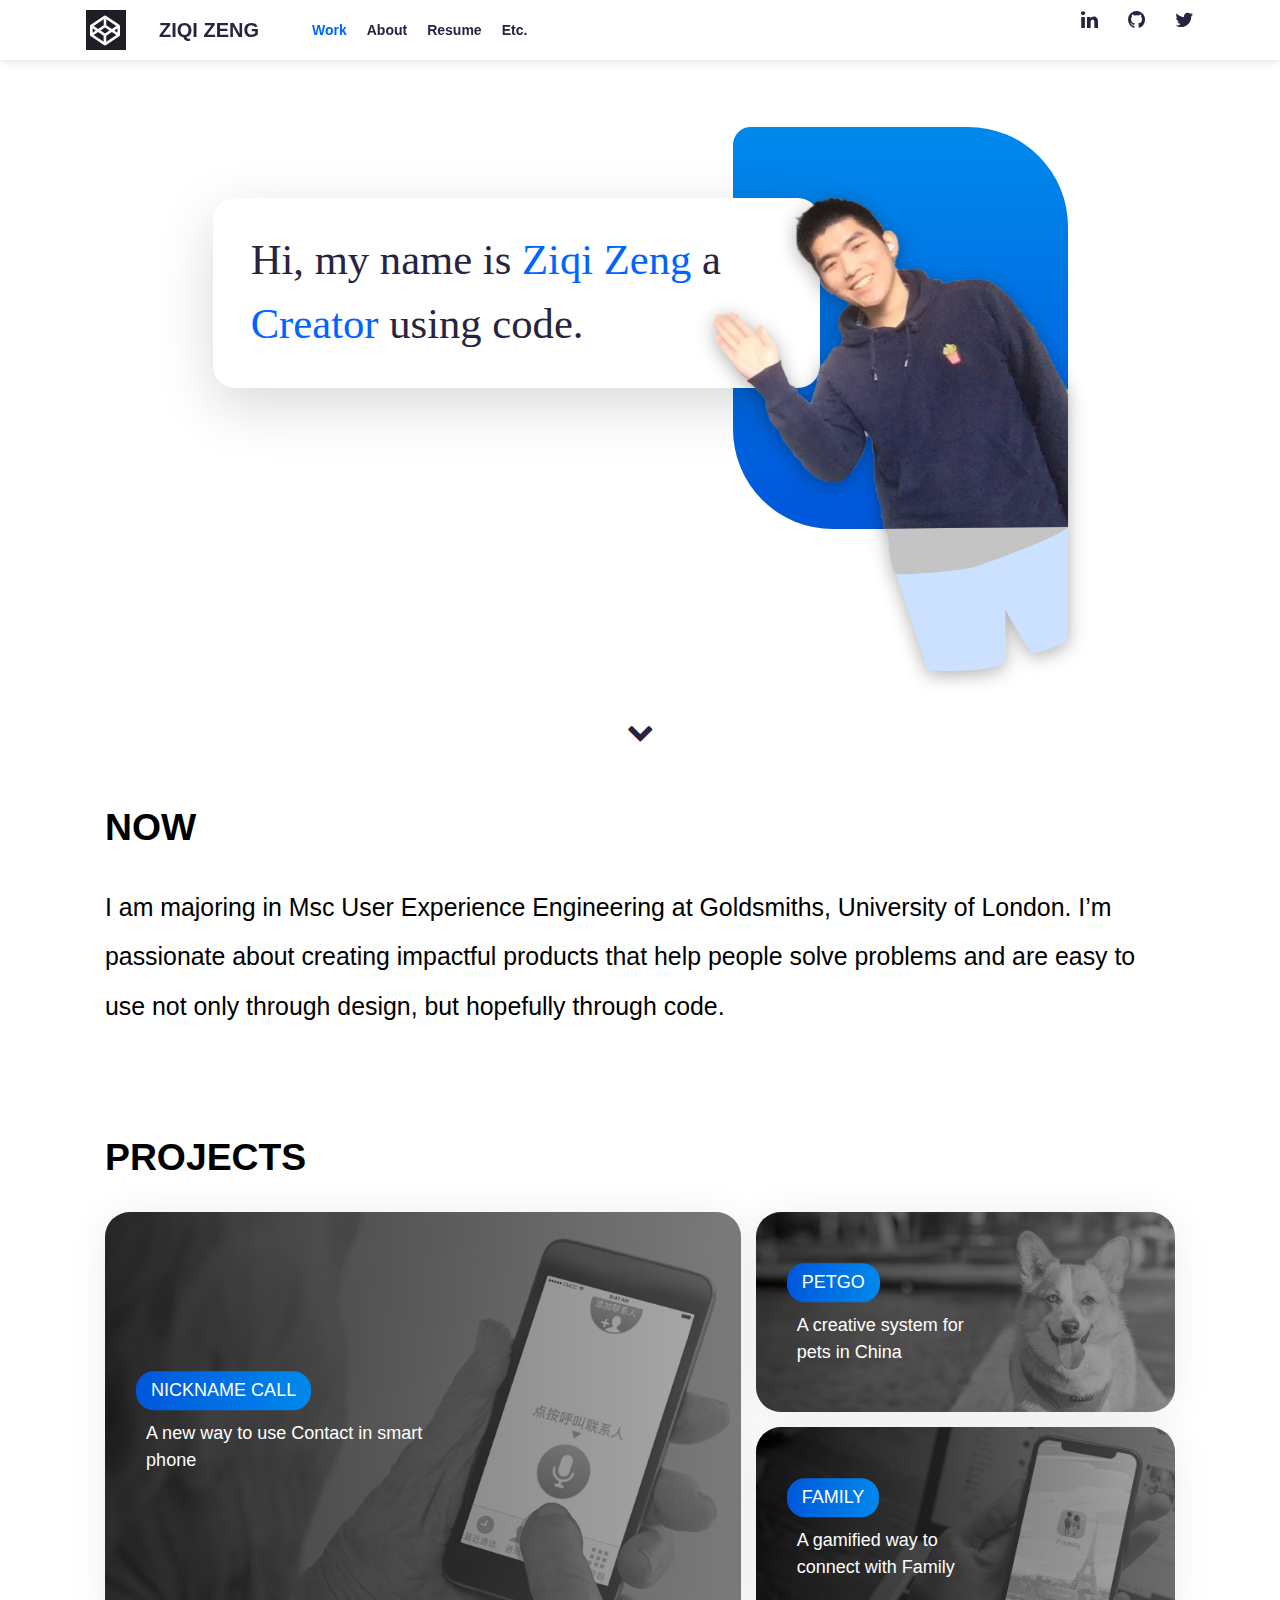
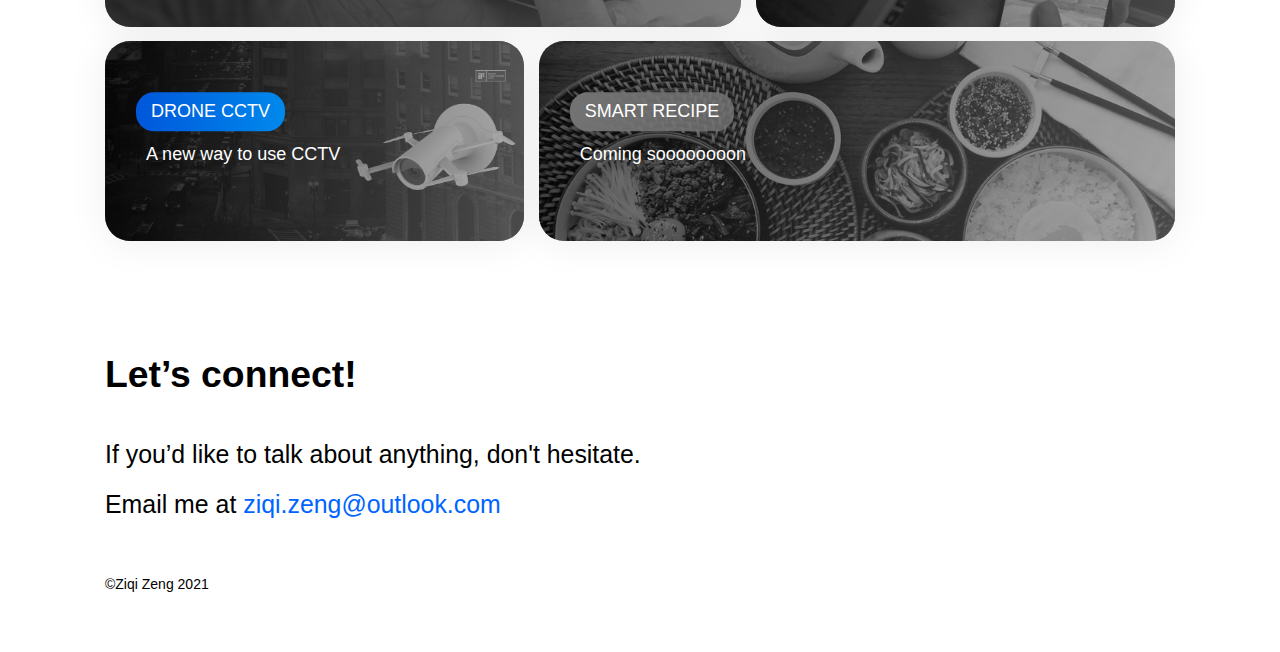
==== index.html @ f6661f36 "finish the index page" ====
<!DOCTYPE html>
<html lang="en">

<head>
    <meta charset="UTF-8">
    <meta http-equiv="X-UA-Compatible" content="IE=edge">
    <!-- adding user-scalable=0, minimum-scale=1.0, maximum-scale=1.0 to make display or manipulate correctly -->
    <meta name="viewport"
        content="width=device-width, initial-scale=1.0, user-scalable=0, minimum-scale=1.0, maximum-scale=1.0">
    <!-- tag icon -->
    <link rel="shortcut icon" href="logo.png" type="image/x-icon">

    <!-- import normalize.css -->
    <link rel="stylesheet" href="css/normalize.css">



    <!-- change tab name -->
    <title>Ziqi Zeng</title>
    <!-- improve SEO -->
    <!-- don't need to add a tag <meta keywords> because google don't consider it as a ranking factor -->
    <meta name="description" content="Ziqi Zeng's portfolio focusing on Front-end development & UX design">

    <!-- required libraries -->
    <!-- for icons -->
    <link rel="stylesheet" href="https://cdnjs.cloudflare.com/ajax/libs/font-awesome/4.7.0/css/font-awesome.min.css" />
    <!-- for animation of elements -->
    <!-- <script src="https://unpkg.com/scrollreveal"></script> -->
    <!-- decide if your elements animate repeatly -->
    <!-- <script>
        ScrollReveal({ reset: false });
    </script> -->
    <!-- import flexible.js to set font-size of body automatically based on the width of window of browsers -->
    <script src="js/flexible.js"></script>

    <!-- using BootStrap 4.x.x for better for better stability and more references -->
    <!-- maybe using original css and js is a good choice to learn -->
    <!-- <link rel="stylesheet" href="https://cdn.jsdelivr.net/npm/bootstrap@4.6.0/dist/css/bootstrap.min.css"
        integrity="sha384-B0vP5xmATw1+K9KRQjQERJvTumQW0nPEzvF6L/Z6nronJ3oUOFUFpCjEUQouq2+l" crossorigin="anonymous"> -->
    <!-- import index.css, this css must be under the bootstrap.css because it need to override the properties of bootstrap.css -->
    <link rel="stylesheet" href="./css/index.css">
</head>

<body>
    <!-- nav start -->
    <nav class="navbar">
        <a class="nav-logo" href="#"><img width="40" height="40" src="images/Snipaste_2021-03-19_22-11-34.png"
                alt=""><span>Ziqi Zeng</span>
        </a>
        <button href="#" class="burger">
            <div class="line1"></div>
            <div class="line2"></div>
        </button>
        <div class="nav-con">
            <ul class="nav-con-left">
                <li class="nav-item">
                    <a class="nav-link nav-current " href="#">Work</span></a>
                </li>
                <li class="nav-item">
                    <a class="nav-link" href="#">About</a>
                </li>
                <li class="nav-item">
                    <a class="nav-link" href="#">Resume</a>
                </li>
                <li class="nav-item">
                    <a class="nav-link" href="#">Etc.</a>
                </li>
            </ul>
            <ul class="nav-con-right">
                <li class="nav-item">
                    <a class="nav-link" href="#"><i class="fa fa-linkedin"></i></a>
                </li>
                <li class="nav-item">
                    <a class="nav-link" href="#"><i class="fa fa-github"></i></a>
                </li>
                <li class="nav-item">
                    <a class="nav-link" href="#"><i class="fa fa-twitter"></i></a>
                </li>
            </ul>
        </div>

    </nav>
    <!-- nav end -->

    <div class="container">
        <!-- Hero start -->
        <div class="hero">
            <div class="bg"></div>
            <div class="hero-text">
                <h1>Hi, my name is <span>Ziqi Zeng</span>
                    a <span>Creator</span> using code.</h1>
            </div>
            <img class="hero-image" src="images/selfie.png" alt="">
            <div class="scroll-down"><a href="#"><i class="fa fa-chevron-down"></i></a></div>
        </div>
        <!-- Hero end -->


        <!-- Brief start -->
        <div class="brief">
            <h4>NOW</h4>
            <p>I am majoring in Msc User Experience Engineering at Goldsmiths, University of London. I’m
                passionate about creating impactful products that help people solve problems and are easy to use not
                only through design, but hopefully through code.</p>
        </div>
        <!-- Brief end -->

        <!-- Project start -->
        <div class="project">
            <h4>PROJECTS</h4>
            <ul class="project-container">
                <li class="project-item">
                    <a href="javascript:;">
                        <h6>NICKNAME CALL</h6>
                        <h6>A new way to use Contact in smart phone</h6>
                        <span class="mask"></span>
                        <img class="gray" src="./images/NicknameCall.jpg" alt="">
                    </a>
                </li>
                <li class="project-item">
                    <a href="javascript:;">
                        <h6>PETGO</h6>
                        <h6>A creative system for pets in China</h6>
                        <span class="mask"></span>
                        <img class="gray" src="./images/PetGo.jpg" alt="">
                    </a>
                </li>
                <li class="project-item">
                    <a href="javascript:;">
                        <h6>FAMILY</h6>
                        <h6>A gamified way to connect with Family</h6>
                        <span class="mask"></span>
                        <img class="gray" src="./images/Family.jpg" alt="">
                    </a>
                </li>
                <li class="project-item">
                    <a href="javascript:;">
                        <h6>DRONE CCTV</h6>
                        <h6>A new way to use CCTV</h6>
                        <span class="mask"></span>
                        <img class="gray" src="./images/DroneCCTV2.jpg" alt="">
                        <img class="gray drone-base" src="./images/DroneCCTV3.jpg" alt="">
                        <img class="gray drone" src="./images/DroneCCTV4.png" alt="">
                    </a>
                </li>
                <li class="project-item">
                    <a href="javascript:;">
                        <h6>SMART RECIPE</h6>
                        <h6>Coming soooooooon</h6>
                        <span class="mask"></span>
                        <img class="gray" src="./images/Smart Recipe.jpg" alt="">
                    </a>
                </li>
            </ul>
        </div>
        <!-- Project End -->
        <div class="connect">
            <h4>Let’s connect!</h4>
            <p>If you’d like to talk about anything, don't hesitate.<br />
                Email me at <a href="javascript:;">ziqi.zeng@outlook.com</a>
            </p>
            <a href="#" class="btt"><i class="fa fa-chevron-up">
                    <p>Back to top</p>
                </i></a>
            <small>&copy;Ziqi Zeng 2021</small>
        </div>
    </div>

    <script src="js/index.js"></script>
</body>

</html>
---- css/index.css ----
/* initialization */
a,
abbr,
acronym,
address,
applet,
b,
big,
blockquote,
body,
button,
caption,
center,
cite,
code,
dd,
del,
dfn,
div,
dl,
dt,
em,
fieldset,
font,
footer,
form,
h1,
h2,
h3,
h4,
h5,
h6,
header,
html,
i,
iframe,
img,
ins,
kbd,
label,
legend,
li,
nav,
object,
ol,
p,
pre,
q,
s,
samp,
section,
small,
span,
strike,
strong,
sub,
sup,
table,
tbody,
td,
tfoot,
th,
thead,
title,
tr,
tt,
u,
ul,
var {
  margin: 0;
  padding: 0;
  border: 0;
  outline: 0;
  vertical-align: baseline;
  background: transparent;
}

* {
  box-sizing: border-box;
}
a {
  text-decoration: none;
  color: #272341;
}
a:hover {
  color: #0065ff;
}

li {
  list-style: none;
}
/* In this time, I used prototype with width 1440px as my reference, so I change the the root font size of plugin cssrem to 144 */
body {
  min-width: 320px;
  width: 10rem;
  line-height: 1.5;
  font-family: Arial, Helvetica, sans-serif;
  /* height: 2000px; */
}

/* nav start */
.navbar {
  position: fixed;
  width: 100%;
  display: flex;
  align-items: center;
  height: 60px;
  box-shadow: 0px 0px 10px rgba(0, 0, 0, 0.15);
  padding: 8px 86px;
  z-index: 1000;
  background-color: #fff;
}

.nav-logo {
  display: flex;
  align-items: center;
  height: 40px;
  /* background-color: #c4c4c4; */
  font-size: 20px;
  font-weight: 700;
  margin-right: 43px;
  text-transform: uppercase;
  /* letter-spacing: 3px; */
}
.nav-logo img {
  vertical-align: middle;
  margin-right: 33px;
}

.nav-con {
  display: flex;
  flex: 1;
  justify-content: space-between;
}

.nav-con-left {
  flex: 1;
}
.nav-con-left a {
  display: block;
}
.nav-con-right {
  margin-right: -10px;
}
.nav-con-right .nav-link {
  margin-left: 10px;
}
.nav-con-left,
.nav-con-right {
  display: flex;
  /* align-items: center; */
}

.nav-link i {
  font-size: 20px;
}

.nav-current {
  color: #0065ff;
}

.nav-link {
  font-size: 14px;
  padding: 10px;
  font-weight: 700;
}

.burger {
  display: none;
}
.burger div {
  width: 25px;
  height: 3px;
  margin: 6px;
  border-radius: 1.5px;
  background-color: #272341;
  transition: all 0.3s ease-in;
}
/* nav end */

.container {
  /* background-color: pink; */
  margin: 0 auto;
  /* background-color: pink; */
}

/* hero start */
.hero {
  height: 6.25rem;
  position: relative;
}
.bg {
  position: absolute;
  width: 2.611111rem;
  height: 3.138889rem;
  left: calc(50% - 2.611111rem / 2 + 2.034722rem);
  top: 0.993056rem;
  background: linear-gradient(0deg, #0057db 0%, #0089ec 100%);
  border-radius: 0.138889rem 0.777778rem 0.777778rem 0.777778rem;
  opacity: 0;
  transition: all 0.3s ease-in;
}

.bg-display {
  opacity: 1;
}

.hero-text {
  position: absolute;
  width: 4.736111rem;
  height: 1.486111rem;
  padding: 0.236111rem 0.291667rem;
  left: calc(50% - 4.736111rem / 2 - 0.965278rem);
  top: 1.548611rem;
  background: #ffffff;
  box-shadow: 0px 0.138889rem 0.451389rem rgba(0, 0, 0, 0.15);
  border-radius: 0.173611rem;
  opacity: 0;
  transform: translateX(20%);
  transition: all 0.6s ease-out 0.5s;
}
.hero-text-display {
  opacity: 1;
  transform: translateX(0);
}

.hero-text h1 {
  font-family: Montserrat;
  font-weight: normal;
  font-size: 0.333333rem;
  color: #272341;
}

.hero-text span {
  color: #0065ff;
}

.hero-image {
  position: absolute;
  width: 2.791667rem;
  height: 3.694444rem;
  left: calc(50% - 2.611111rem / 2 + 1.854167rem);
  top: 1.548611rem;
  transform: translateX(30%) rotate(10deg);
  transition: all 0.5s ease-out;
  opacity: 0;

  filter: drop-shadow(0 0.034722rem 0.069444rem rgba(0, 0, 0, 0.3));
}
.hero-image-display {
  transform: translateX(0);
  opacity: 1;
}
.brief {
  opacity: 0;
  transform: translateX(-5%);
  transition: all 0.3s ease 1.8s;
}
.brief h4 {
  font-size: 0.291667rem;
  font-weight: 600;
  margin-bottom: 0.208333rem;
}
.brief p {
  padding-bottom: 0.208333rem;
  font-size: 0.194444rem;
  line-height: 2;
  margin-bottom: 0.555556rem;
}
.scroll-down {
  position: absolute;
  bottom: 0.347222rem;
  left: 50%;
  transform: translateX(-50%);
}
.scroll-down a {
  display: block;
  width: 0.361111rem;
  height: 0.361111rem;
  border-radius: 50%;
  line-height: 0.361111rem;
  text-align: center;
  font-size: 0.208333rem;
}

.text-animation {
  opacity: 1;
  transform: translateX(0px);
}

.scroll-down a i {
  /* animation: name duration timing-function delay iteration-count direction fill-mode; */
  animation: arrow-animation 0.5s ease-in infinite alternate;
}

@keyframes arrow-animation {
  from {
    transform: translateY(-80%);
  }

  to {
    transform: translateY(0%);
  }
}

/* hero end */

/* Project Start */
/* because I will use the css grid feature, so there are some compatibility issues for old version browsers.
 */
.project h4 {
  font-size: 0.291667rem;
  font-weight: 600;
  line-height: 1.5;
  margin-bottom: 0.208333rem;
}
.project-container {
  display: grid;
  grid-template-columns: repeat(5, 1fr);
  gap: 0.111111rem;
}
.project-container .project-item {
  position: relative;
  overflow: hidden;
  /* background: pink; */
  height: 200px;
  border-radius: 25px;
  box-shadow: 0 2px 40px 0 rgba(0, 0, 0, 0.07);
  /* transition: all 0.3s ease; */
  transition: box-shadow 0.3s ease-out, transform 0.3s ease-out;
  /* opacity 0.2s ease-out; */
}
.project-container .project-item:hover {
  box-shadow: 0px 4px 10px rgba(0, 0, 0, 0.3);
  transform: translate(0, -4px);
}
.project-container .project-item:first-child {
  grid-column: span 3;
  grid-row: span 4;
  height: auto;
}
.project-container .project-item:nth-child(n + 2) {
  grid-column: span 2;
  grid-row: span 2;
}
.project-container .project-item:nth-child(4) {
  grid-column: span 2;
}
.project-container .project-item:nth-child(5) {
  grid-column: span 3;
}
.project-item a {
  display: block;
  width: 100%;
  height: 100%;
}

/* setting the effect of hovering, it is easier than using JS */

.project-item a .mask,
.project-item a img {
  transition: all 0.5s ease;
}
.project-item a h6 {
  line-height: 150%;
  z-index: 999;
}
.project-item:nth-child(-n + 4) a:hover span.mask {
  opacity: 0;
}
.project-item:nth-child(-n + 4) a:hover img {
  filter: none;
}

.project-item .mask {
  display: block;
  width: 100%;
  height: 100%;
  background: linear-gradient(
    90deg,
    rgba(0, 0, 0, 0.6) 0%,
    rgba(115, 115, 115, 0.6) 100%
  );
}

.project-item img {
  position: absolute;
  top: 0;
  right: 0;
  z-index: -1;
  width: 100%;
  height: auto;
}
.project-item a .drone {
  top: 65px;
  right: -7px;
  width: 172px;
  height: auto;
}
.project-item a .drone,
.project-item a .drone-base {
  display: none;
}
.project-item a:hover .drone-base {
  display: block;
}
.project-item a:hover .drone {
  display: block;
  animation: 3s ease-in-out 0.3s infinite alternate fly;
  z-index: 999;
}
@keyframes fly {
  0% {
    transform: translate(0, 0);
  }
  40% {
    transform: translate(-25px, -66px);
  }
  60% {
    transform: translate(-25px, -60px);
  }
  80% {
    transform: translate(-25px, -66px);
  }
  100% {
    transform: translate(-25px, -60px);
  }
  /* 100% {
    transform: translate(0, 0);
  } */
}

.project-item a h6 {
  margin-left: 0.243056rem;
}

.project-item a h6:nth-child(1) {
  color: #fff;
  position: absolute;
  top: 50%;
  transform: translateY(-125%);
  font-weight: 400;
  padding: 6px 15px;
  border-radius: 18px;
  background: linear-gradient(90deg, #0057db 0%, #0089ec 100%);
}
.project-item a h6:nth-child(2) {
  font-weight: 400;
  position: absolute;
  padding-left: 10px;
  top: 50%;
  width: 50%;
  height: 0.625rem;
  /* font-size: 0.146667rem; */
  color: #fff;
}

.project-item:last-child a h6:first-child {
  background: linear-gradient(90deg, #737373 0%, rgba(115, 115, 115, 0.8) 100%);
}

.gray {
  -webkit-filter: grayscale(100%);
  -moz-filter: grayscale(100%);
  -ms-filter: grayscale(100%);
  -o-filter: grayscale(100%);

  filter: grayscale(100%);

  filter: gray;
}
/* Project End */

/* Connect Start */
.connect {
  margin-top: 0.833333rem;
  margin-bottom: 0.444444rem;
}
.connect h4 {
  font-size: 0.291667rem;
  margin-bottom: 0.208333rem;
}
.connect p {
  font-size: 0.194444rem;
  line-height: 2;
}

.connect a {
  color: #0065ff;
}
.connect > a {
  display: none;
}

.connect small {
  display: block;
  margin-top: 0.347222rem;
  font-size: 14px;
}
/* Connect End */

/* using media to fit every screen dynamically */
/* In this time, I used prototype with width 374px as my reference, so I change the the root font size of plugin cssrem to 37.4 */

@media screen and (max-width: 767px) {
  /* nav start */
  .nav-logo img {
    margin-right: 20px;
    z-index: 100;
  }
  .nav-logo,
  .burger {
    z-index: 100;
  }
  .burger {
    display: block;
    cursor: pointer;
  }

  .burger-toggle .line1 {
    transform-origin: center;
    transform: translateY(4.5px) rotate(-45deg);
  }
  .burger-toggle .line2 {
    transform-origin: center;
    transform: translateY(-4.5px) rotate(45deg);
  }

  .navbar {
    display: flex;
    justify-content: space-between;
    padding: 8px 14px;
  }
  .nav-con {
    position: absolute;
    top: 60px;
    left: 0;
    display: flex;
    flex-direction: column;
    height: 200px;
    width: 100%;
    text-align: center;
    background-color: #fff;
    box-shadow: 0px 20px 20px -20px rgba(0, 0, 0, 0.15);
    transform: translateY(-260px);
    /* display: none; */
    opacity: 0;
    transition: all 0.3s ease-out;
  }
  .nav-con-toggle {
    opacity: 1;
    transform: translateY(0);
  }
  .nav-con-left a {
    display: block;
    height: 40px;
  }
  .nav-con-left {
    flex: 80%;
    display: flex;
    flex-direction: column;
    justify-content: space-around;
  }
  .nav-con-right {
    display: flex;
    justify-content: center;
    align-items: center;
    flex: 20%;
    font-size: 20px;
  }
  .nav-con-right .nav-link {
    margin: 0;
    line-height: 40px;
  }
  .nav-item {
    opacity: 0;
  }

  @keyframes text-animation-in {
    from {
      opacity: 0;
      transform: translateY(-30px);
    }
    to {
      opacity: 1;
      transform: translateY(0);
    }
  }

  @keyframes text-animation-out {
    from {
      opacity: 1;
    }
    to {
      opacity: 0;
    }
  }
  /* nav end */

  .container {
    width: 100%;
  }
  .hero-text {
    position: absolute;
    width: 8.266667rem;
    height: 2.293333rem;
    left: calc(50% - 8.266667rem / 2);
    top: 3.04rem;

    box-shadow: 0px 0.533333rem 1.733333rem rgba(0, 0, 0, 0.15);
    border-radius: 0.666667rem;
  }
  .bg {
    position: absolute;
    width: 8.266667rem;
    height: 8.346667rem;
    left: calc(50% - 8.266667rem / 2);
    top: 3.04rem;
    border-radius: 1.52rem 1.813333rem 0.64rem 2.773333rem;
  }
  .hero {
    height: 14.666667rem;
  }
  .hero-text h1 {
    font-size: 0.534759rem;
  }
  .hero-image {
    position: absolute;
    width: 6.906667rem;
    height: 9.146667rem;
    left: 3.093333rem;
    top: 4.986667rem;
  }
  .scroll-down a {
    display: none;
  }

  .brief {
    width: 8.96rem;
    margin: 0 auto 2rem;
  }
  .brief h4 {
    font-size: 0.64rem;
  }
  .brief p {
    font-size: 0.533333rem;
  }

  /* Project start */
  .project {
    width: 8.96rem;
    margin: 0 auto 2rem;
  }
  .project h4 {
    font-size: 0.64rem;
  }
  .project-container {
    display: flex;
    flex-direction: column;
    gap: 0.2rem;
  }
  .project-container .project-item:nth-child(n) {
    height: 400px;
    /* background-color: purple; */
  }
  .project-item {
    margin-top: 10px;
  }

  .project-item img {
    height: auto;
    width: 100%;
  }
  .project-item:nth-child(n + 4) img {
    height: 100%;
    width: auto;
  }
  .project-item:nth-child(4) .drone {
    top: 132px;
    right: -10px;
    width: 330px;
    height: auto;
  }

  /* Project end */

  /* Connect start */
  .connect {
    width: 8.96rem;
    margin: 0 auto;
  }
  .connect h4 {
    font-size: 0.64rem;
    width: 8.96rem;
    margin: 0 auto;
  }
  .connect p {
    font-size: 0.533333rem;
    margin-bottom: 1.333333rem;
  }
  .connect > a {
    color: #272341;
    display: block;
    text-align: center;
  }
  .connect .fa-chevron-up::before {
    color: #0065ff;
  }
  .connect i p {
    margin: 0;
    font-family: Arial, Helvetica, sans-serif;
    font-size: 0.373333rem;
  }
  .connect .fa-chevron-up::before {
    display: block;
  }
  .connect small {
    text-align: center;
    margin-top: 0.8rem;
    margin-bottom: 0.533333rem;
  }

  /* Connect end */
}

@media screen and (min-width: 768px) {
  .container {
    width: 650px;
  }
  .project-item img {
    position: absolute;
    top: 0;
    right: 0;
    z-index: -1;
    width: auto;
    height: 100%;
  }
  .project-item:last-child img {
    width: 100%;
    height: auto;
  }
  .project-item a h6 {
    font-size: 16px;
  }
}

@media screen and (min-width: 992px) {
  .container {
    width: 850px;
  }
  .project-item img {
    position: absolute;
    top: 0;
    right: 0;
    z-index: -1;
    width: 100%;
    height: auto;
  }
  .project-item:nth-child(4) img {
    width: auto;
    height: 100%;
  }
  .project-item:nth-child(4) .drone {
    top: 64px;
    right: -6px;
    width: 170px;
    height: auto;
  }

  .project-item a h6 {
    font-size: 18px;
  }
}

@media screen and (min-width: 1200px) {
  .container {
    width: 1070px;
  }
  .project-item:nth-child(4) img {
    height: auto;
    width: 100%;
  }
  .project-item:nth-child(4) .drone {
    top: 76px;
    right: -7px;
    width: 196px;
    height: auto;
  }
}

/* adding other media query to adjust my picture (may adjust my pictures as the same size can reduce the amount of CSS code for responsive website) */
@media screen and (max-width: 640px) {
  .project-item img {
    height: 100%;
    width: auto;
  }
  .project-item:nth-child(1) img {
    height: auto;
    width: 100%;
  }
  .project-item:nth-child(3) img {
    height: auto;
    width: 100%;
  }
}
@media screen and (max-width: 600px) {
  .project-item:nth-child(1) img {
    height: auto;
    width: 100%;
  }
  .project-item:nth-child(3) img {
    height: 100%;
    width: auto;
  }
}
@media screen and (max-width: 520px) {
  .project-item:nth-child(1) img {
    height: 100%;
    width: auto;
  }
}
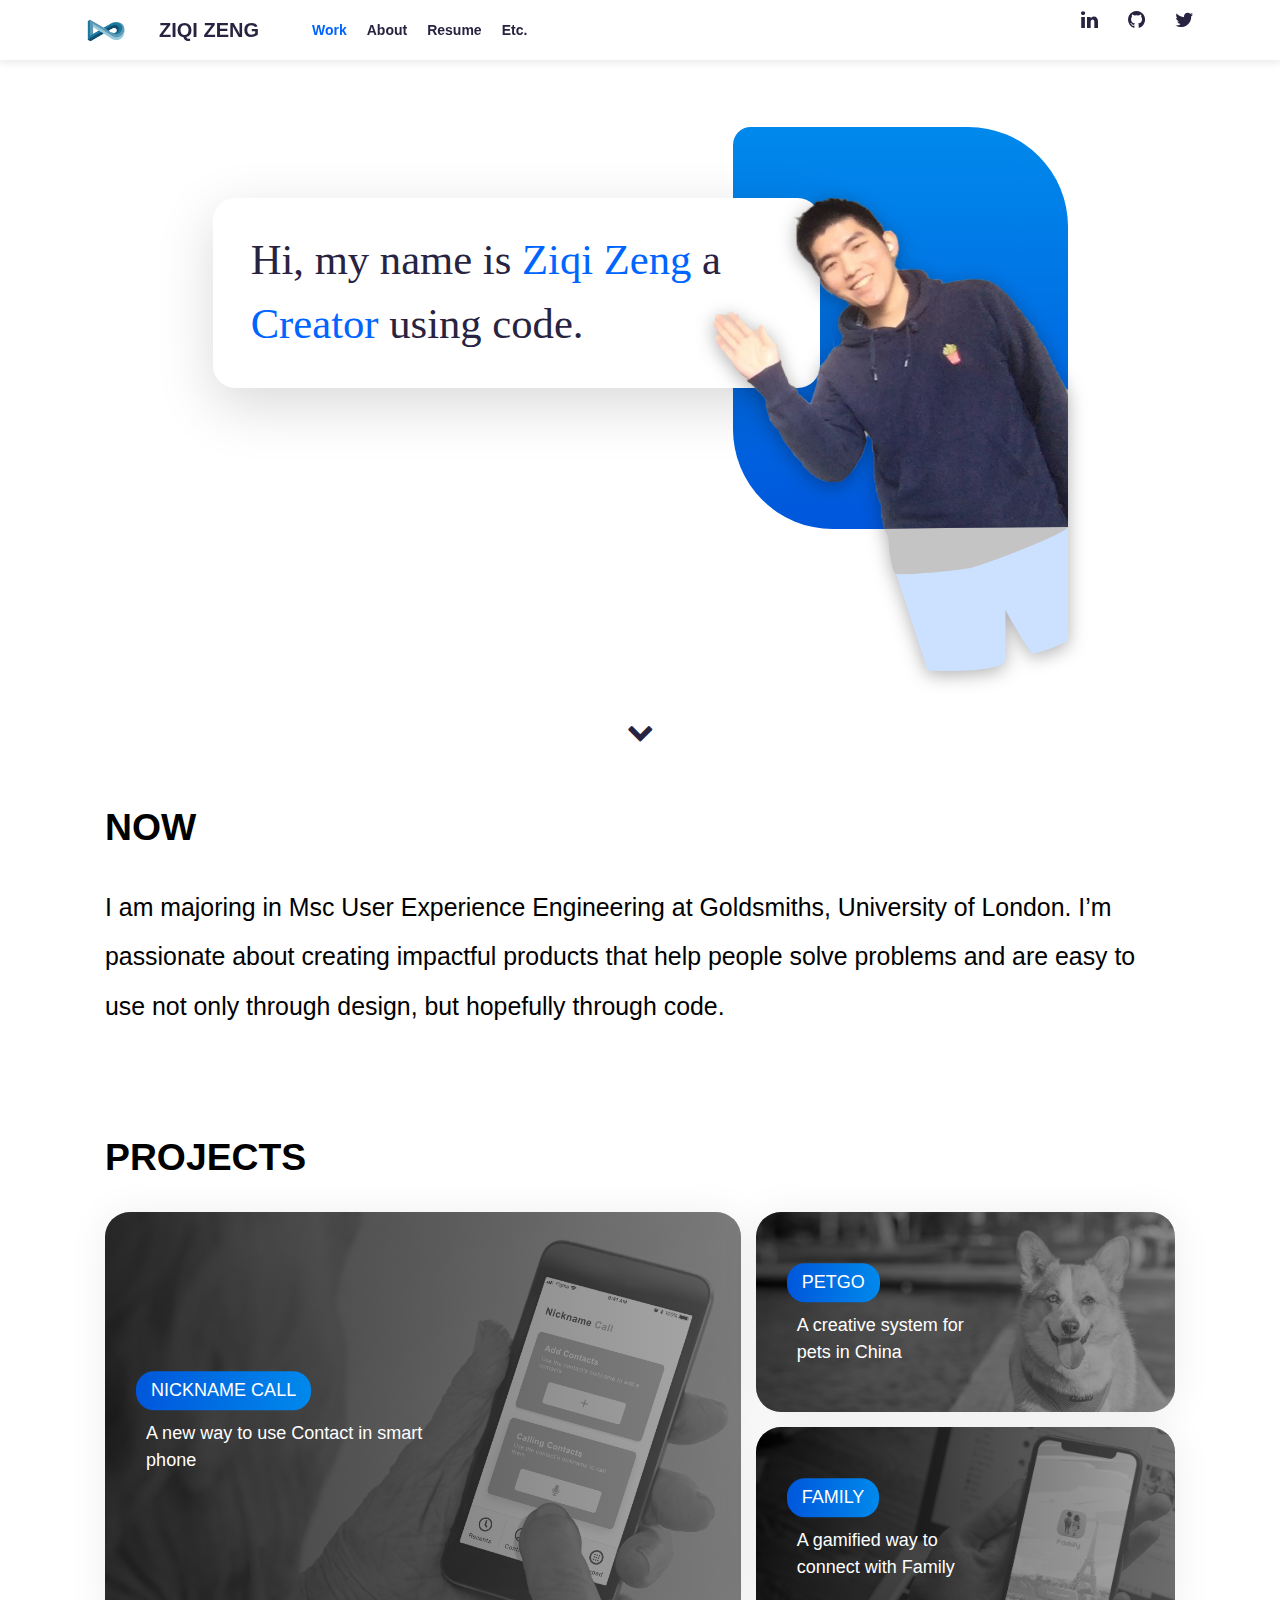
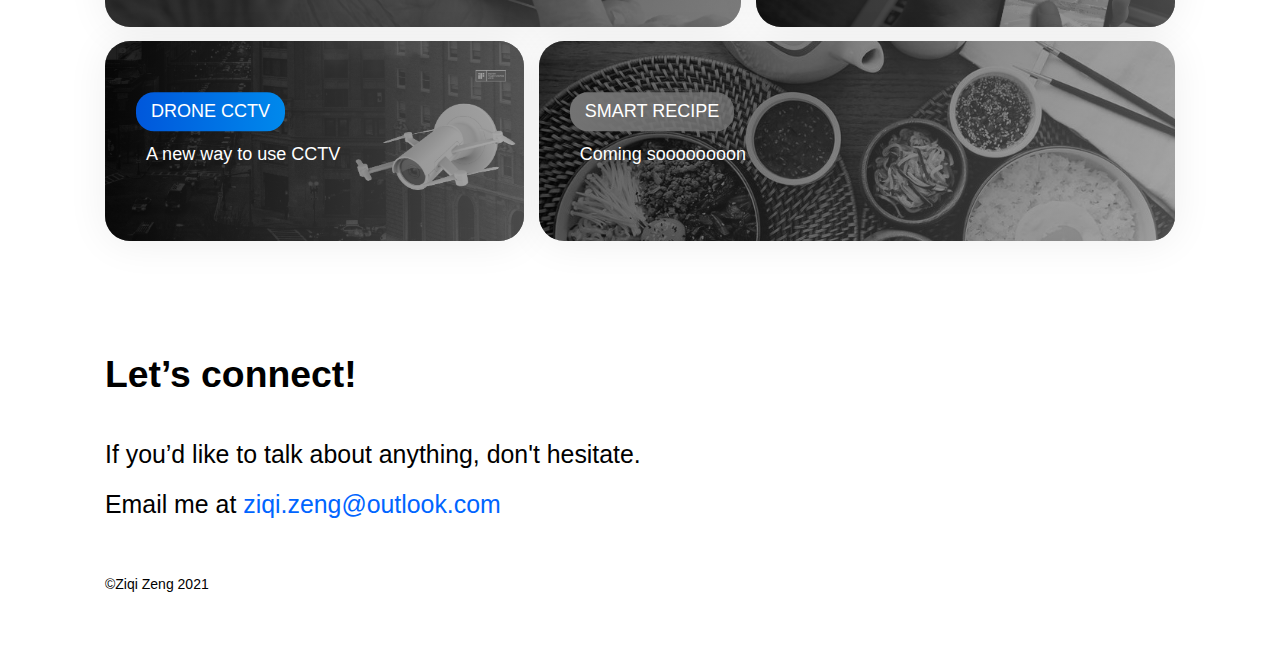
==== commit ccf0d951: "add two detail pages" ====
--- a/index.html
+++ b/index.html
@@ -44,8 +44,7 @@
 <body>
     <!-- nav start -->
     <nav class="navbar">
-        <a class="nav-logo" href="#"><img width="40" height="40" src="images/Snipaste_2021-03-19_22-11-34.png"
-                alt=""><span>Ziqi Zeng</span>
+        <a class="nav-logo" href="#"><img width="40" height="40" src="images/logo.png" alt=""><span>Ziqi Zeng</span>
         </a>
         <button href="#" class="burger">
             <div class="line1"></div>
@@ -110,7 +109,7 @@
             <h4>PROJECTS</h4>
             <ul class="project-container">
                 <li class="project-item">
-                    <a href="javascript:;">
+                    <a href="./nicknameCall.html">
                         <h6>NICKNAME CALL</h6>
                         <h6>A new way to use Contact in smart phone</h6>
                         <span class="mask"></span>
@@ -118,7 +117,7 @@
                     </a>
                 </li>
                 <li class="project-item">
-                    <a href="javascript:;">
+                    <a href="./petGo.html">
                         <h6>PETGO</h6>
                         <h6>A creative system for pets in China</h6>
                         <span class="mask"></span>
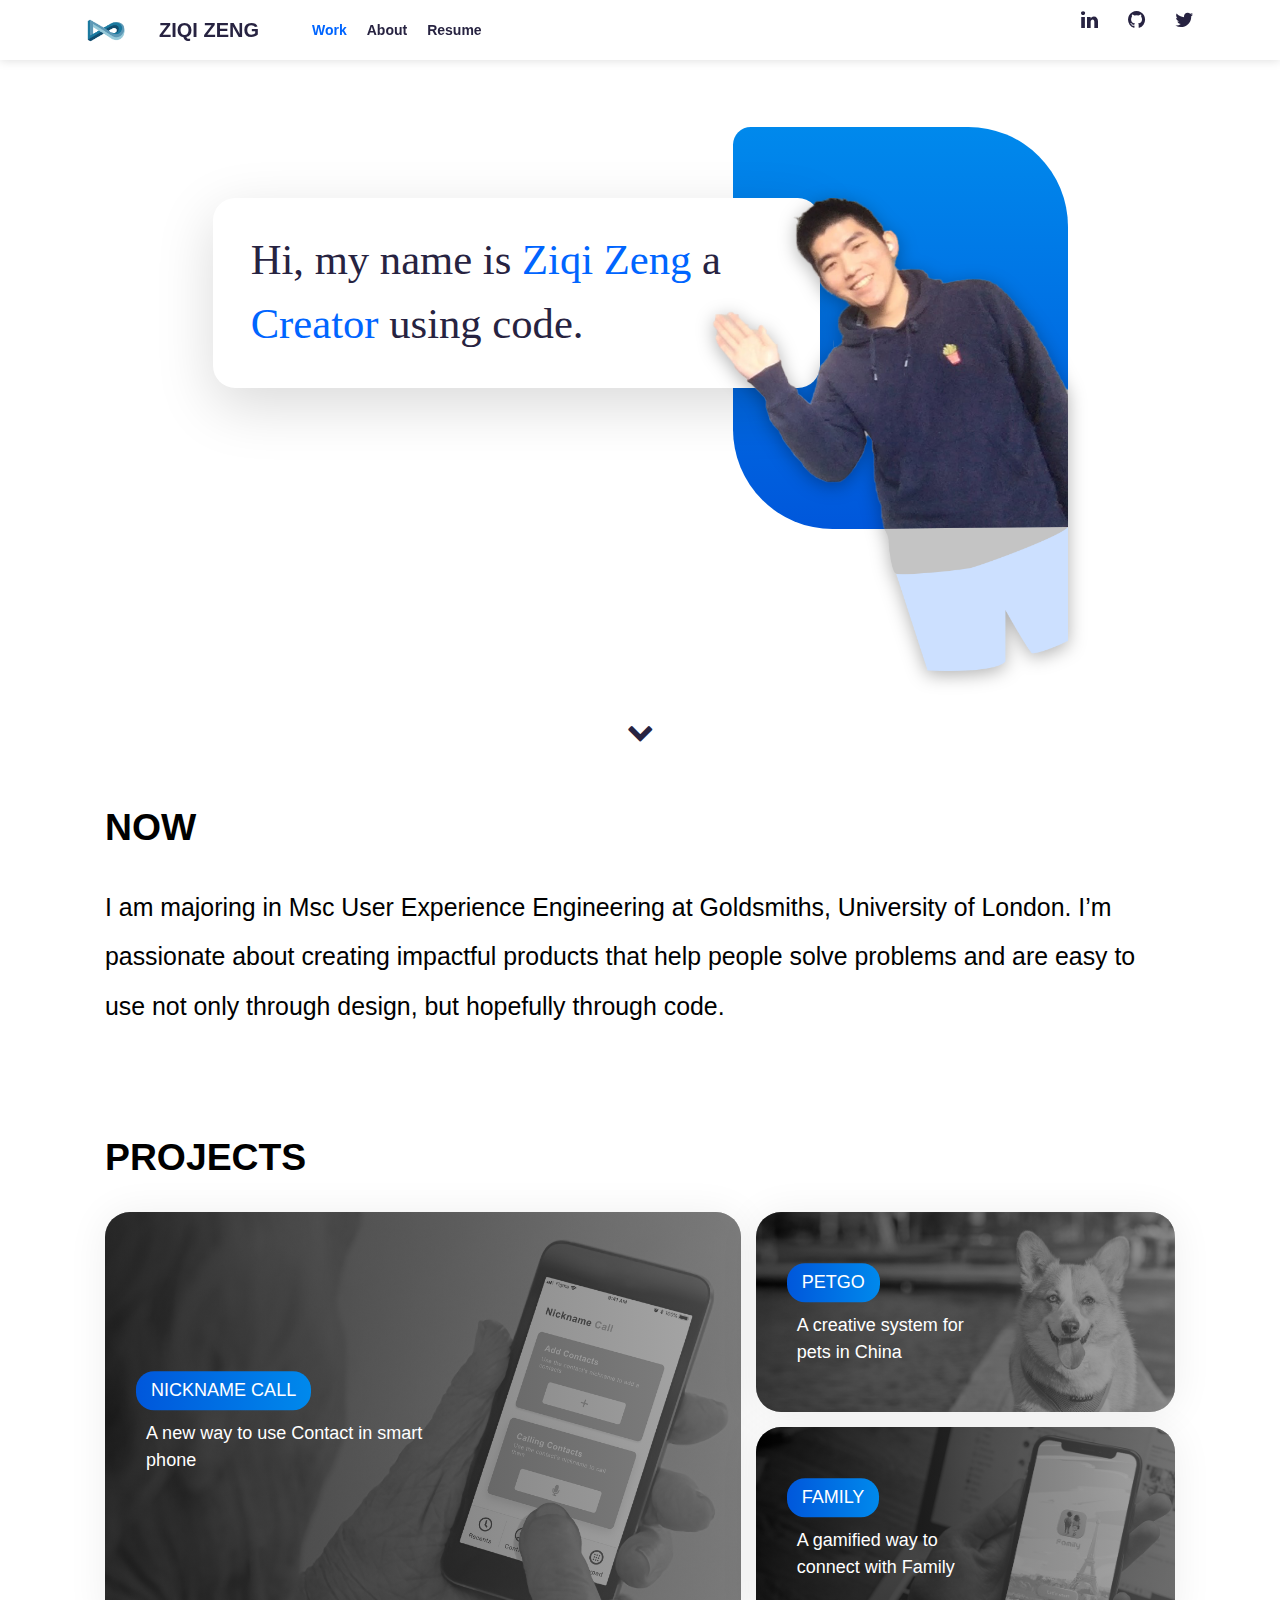
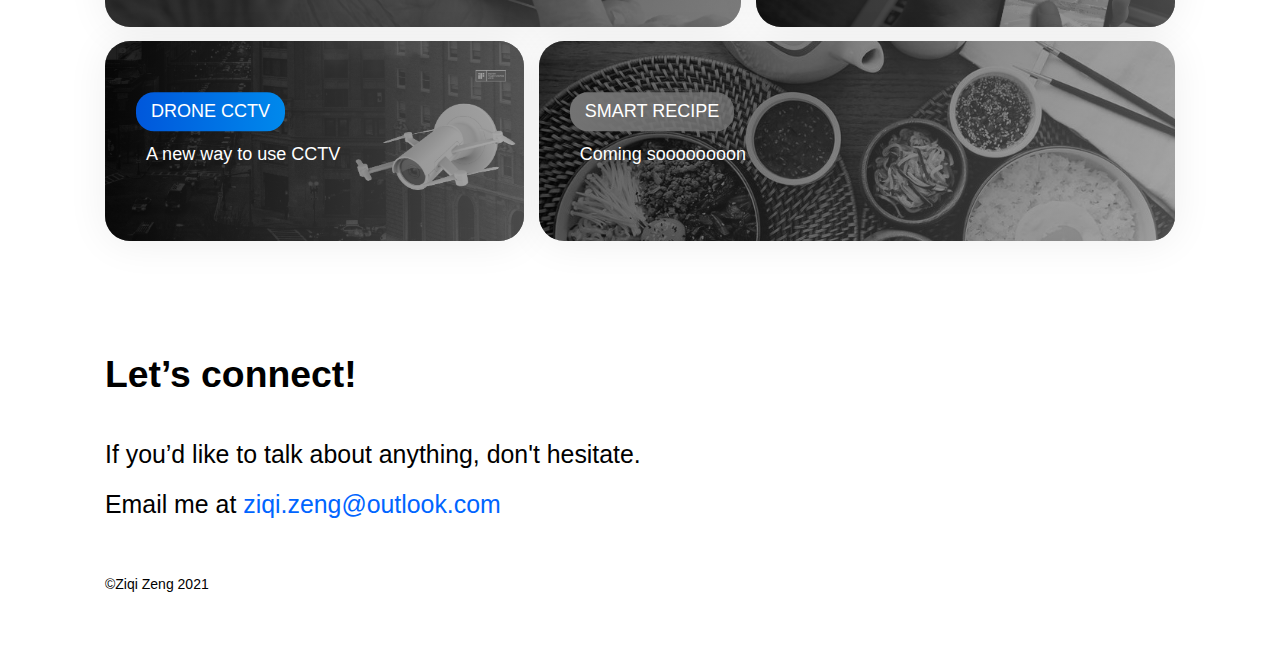
==== commit 90856723: "add details" ====
--- a/index.html
+++ b/index.html
@@ -44,36 +44,38 @@
 <body>
     <!-- nav start -->
     <nav class="navbar">
-        <a class="nav-logo" href="#"><img width="40" height="40" src="images/logo.png" alt=""><span>Ziqi Zeng</span>
+        <a class="nav-logo" href="./index.html"><img width="40" height="40" src="images/logo.png" alt=""><span>Ziqi
+                Zeng</span>
         </a>
-        <button href="#" class="burger">
+        <button href="javascript:;" class="burger">
             <div class="line1"></div>
             <div class="line2"></div>
         </button>
         <div class="nav-con">
             <ul class="nav-con-left">
                 <li class="nav-item">
-                    <a class="nav-link nav-current " href="#">Work</span></a>
+                    <a class="nav-link nav-current " href="#project">Work</span></a>
                 </li>
                 <li class="nav-item">
-                    <a class="nav-link" href="#">About</a>
+                    <a class="nav-link" href="./about.html">About</a>
                 </li>
                 <li class="nav-item">
-                    <a class="nav-link" href="#">Resume</a>
+                    <a class="nav-link" href="./documents/Resume.pdf">Resume</a>
                 </li>
-                <li class="nav-item">
+                <!-- <li class="nav-item">
                     <a class="nav-link" href="#">Etc.</a>
-                </li>
+                </li> -->
             </ul>
             <ul class="nav-con-right">
                 <li class="nav-item">
-                    <a class="nav-link" href="#"><i class="fa fa-linkedin"></i></a>
+                    <a class="nav-link" href="https://www.linkedin.com/in/ziqi-zeng-a37843206/"><i
+                            class="fa fa-linkedin"></i></a>
                 </li>
                 <li class="nav-item">
-                    <a class="nav-link" href="#"><i class="fa fa-github"></i></a>
+                    <a class="nav-link" href="https://github.com/zzzziqi"><i class="fa fa-github"></i></a>
                 </li>
                 <li class="nav-item">
-                    <a class="nav-link" href="#"><i class="fa fa-twitter"></i></a>
+                    <a class="nav-link" href="https://twitter.com/zzzziqi"><i class="fa fa-twitter"></i></a>
                 </li>
             </ul>
         </div>
@@ -105,7 +107,7 @@
         <!-- Brief end -->
 
         <!-- Project start -->
-        <div class="project">
+        <div class="project" id="project">
             <h4>PROJECTS</h4>
             <ul class="project-container">
                 <li class="project-item">
@@ -125,7 +127,7 @@
                     </a>
                 </li>
                 <li class="project-item">
-                    <a href="javascript:;">
+                    <a href="./family.html">
                         <h6>FAMILY</h6>
                         <h6>A gamified way to connect with Family</h6>
                         <span class="mask"></span>
@@ -133,7 +135,7 @@
                     </a>
                 </li>
                 <li class="project-item">
-                    <a href="javascript:;">
+                    <a href="./droneCCTV.html">
                         <h6>DRONE CCTV</h6>
                         <h6>A new way to use CCTV</h6>
                         <span class="mask"></span>
@@ -156,7 +158,7 @@
         <div class="connect">
             <h4>Let’s connect!</h4>
             <p>If you’d like to talk about anything, don't hesitate.<br />
-                Email me at <a href="javascript:;">ziqi.zeng@outlook.com</a>
+                Email me at <a href="mailto:ziqi.zeng@outlook.com">ziqi.zeng@outlook.com</a>
             </p>
             <a href="#" class="btt"><i class="fa fa-chevron-up">
                     <p>Back to top</p>
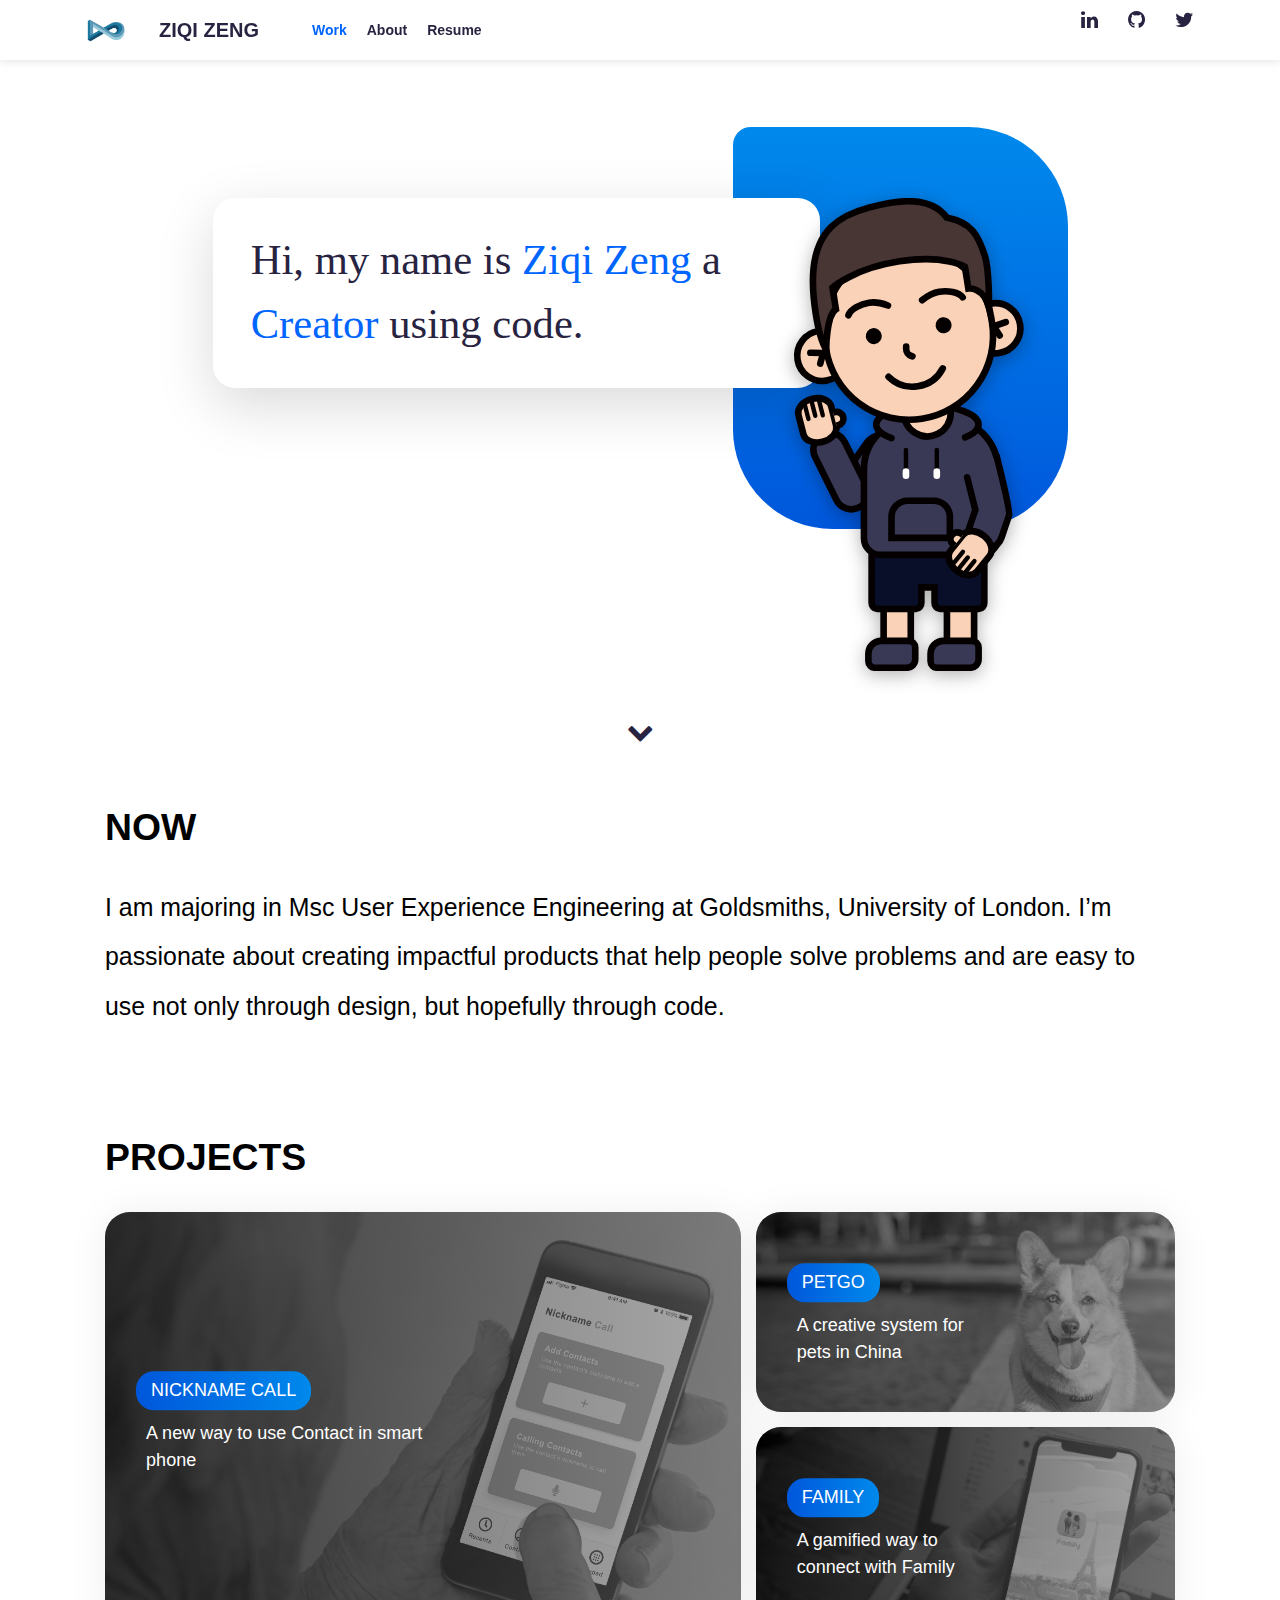
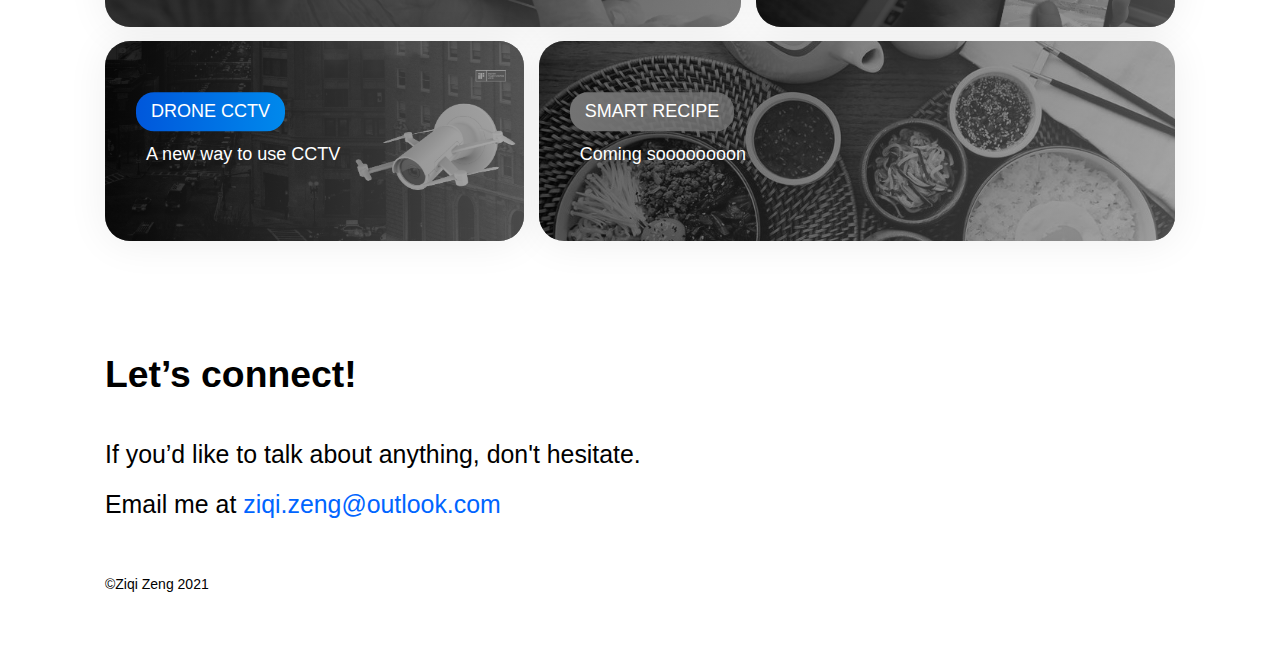
==== commit 81ff297a: "change the profie that is SVG format" ====
--- a/index.html
+++ b/index.html
@@ -91,7 +91,9 @@
                 <h1>Hi, my name is <span>Ziqi Zeng</span>
                     a <span>Creator</span> using code.</h1>
             </div>
-            <img class="hero-image" src="images/selfie.png" alt="">
+            <!-- <img src="images/selfie.svg" alt=""> -->
+            <embed class="hero-image" src="images/selfie.svg"></embed>
+            <!-- <div><img class="hero-image" src="images/selfie.svg" alt=""></div> -->
             <div class="scroll-down"><a href="#"><i class="fa fa-chevron-down"></i></a></div>
         </div>
         <!-- Hero end -->
--- a/css/index.css
+++ b/css/index.css
@@ -235,20 +235,32 @@
   color: #0065ff;
 }
 
+/* embed {
+  position: absolute;
+  width: 2.791667rem;
+  height: 3.694444rem;
+  left: calc(50% - 2.611111rem / 2 + 1.854167rem);
+  top: 1.548611rem;
+  transform: translateX(10%);
+  transition: all 0.5s ease-out;
+  opacity: 0;
+
+  filter: drop-shadow(0 0.034722rem 0.069444rem rgba(0, 0, 0, 0.3));
+} */
 .hero-image {
   position: absolute;
   width: 2.791667rem;
   height: 3.694444rem;
   left: calc(50% - 2.611111rem / 2 + 1.854167rem);
   top: 1.548611rem;
-  transform: translateX(30%) rotate(10deg);
+  transform: translateX(50%);
   transition: all 0.5s ease-out;
   opacity: 0;
 
   filter: drop-shadow(0 0.034722rem 0.069444rem rgba(0, 0, 0, 0.3));
 }
 .hero-image-display {
-  transform: translateX(0);
+  transform: translateX(10%);
   opacity: 1;
 }
 .brief {
@@ -628,9 +640,10 @@
     position: absolute;
     width: 6.906667rem;
     height: 9.146667rem;
-    left: 3.093333rem;
+    left: 1.093333rem;
     top: 4.986667rem;
   }
+
   .scroll-down a {
     display: none;
   }
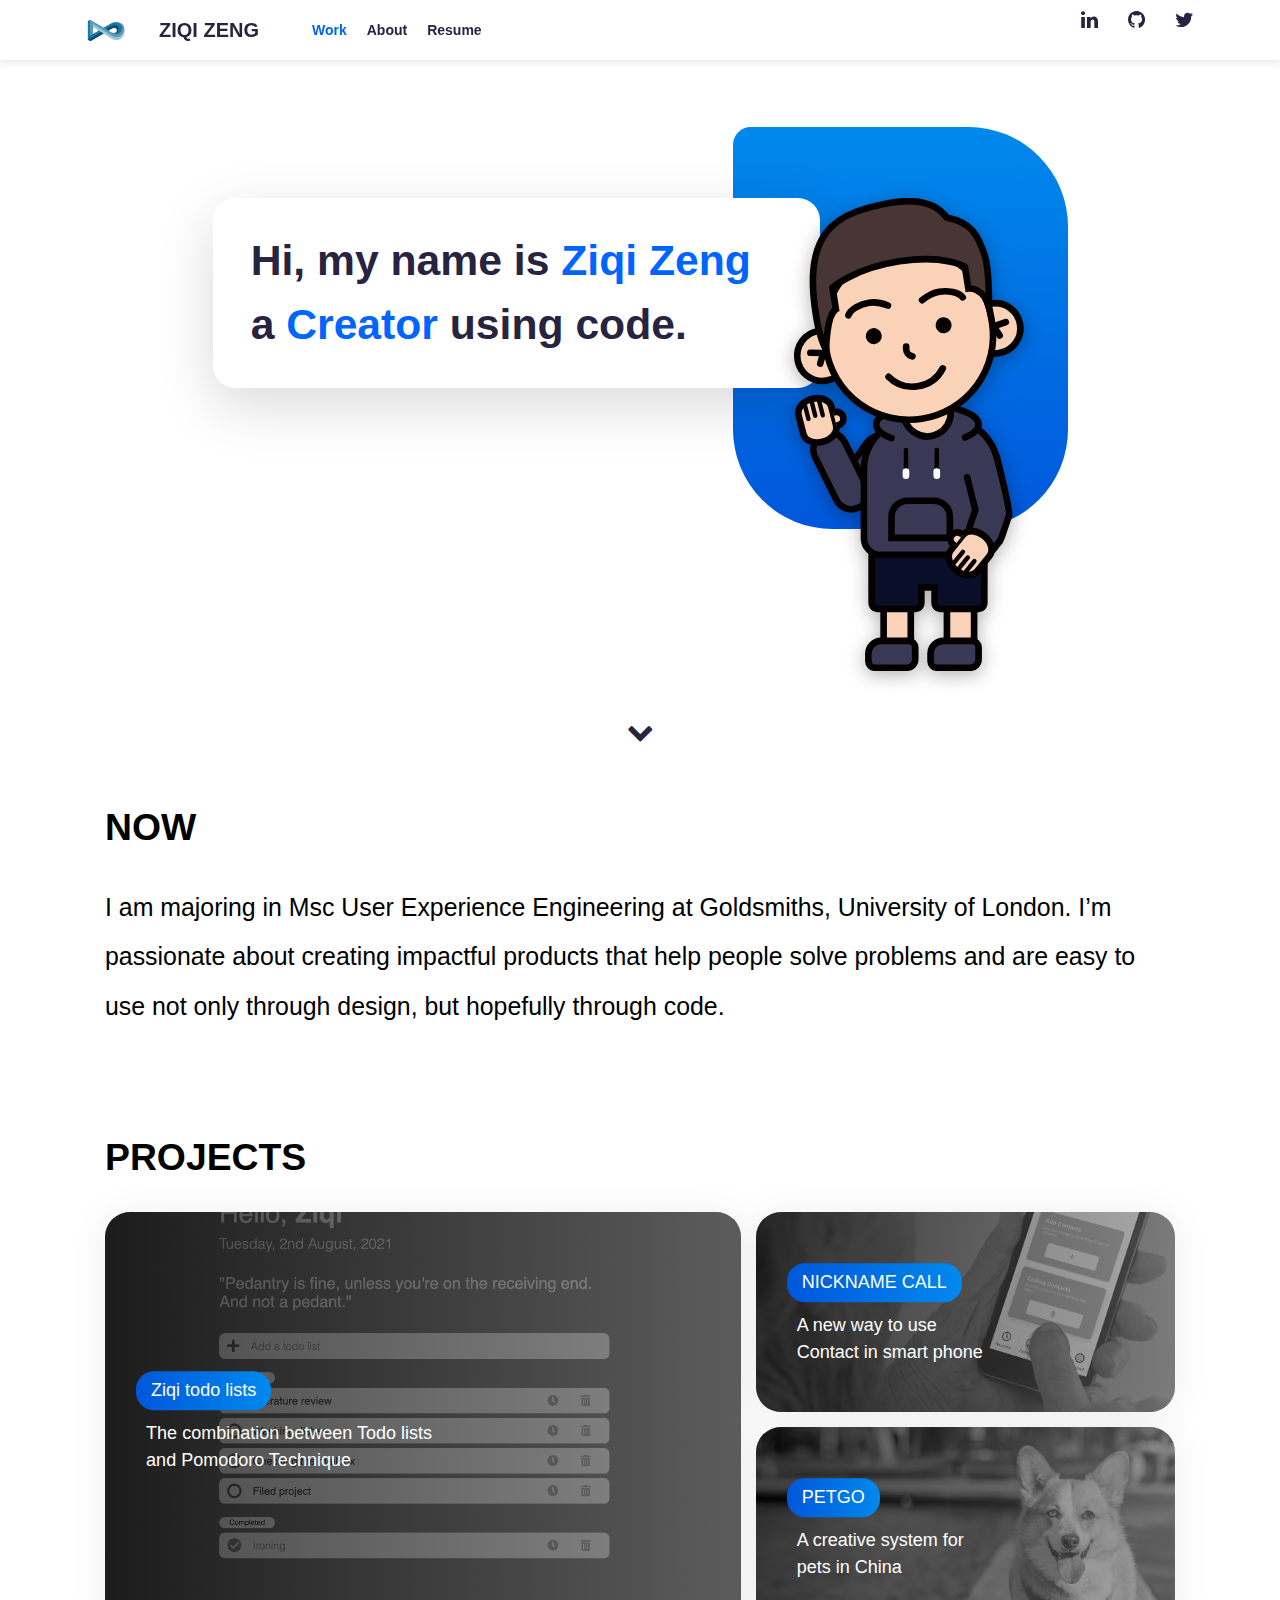
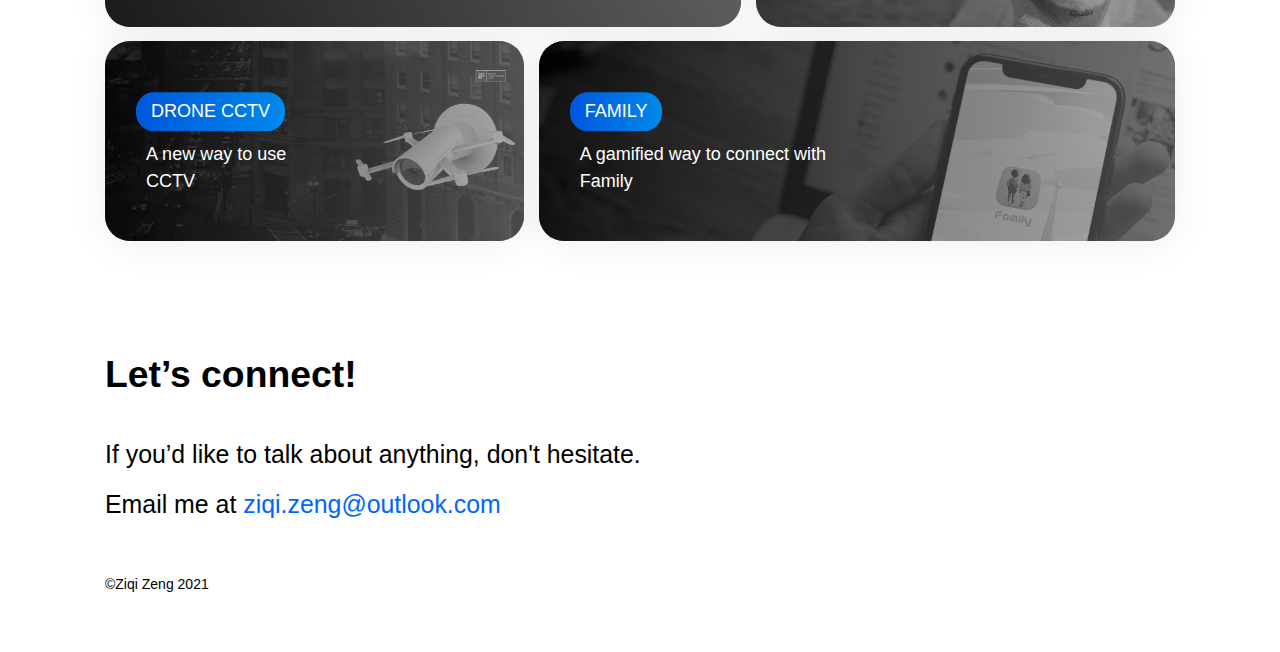
==== commit e341b6d4: "adding a todo list project to portfolio" ====
--- a/index.html
+++ b/index.html
@@ -113,6 +113,14 @@
             <h4>PROJECTS</h4>
             <ul class="project-container">
                 <li class="project-item">
+                    <a href="./todolists-oop/index.html">
+                        <h6>Ziqi todo lists</h6>
+                        <h6>The combination between Todo lists and Pomodoro Technique</h6>
+                        <span class="mask"></span>
+                        <img class="gray" src="./images/TodoList.png" alt="">
+                    </a>
+                </li>
+                <li class="project-item">
                     <a href="./nicknameCall.html">
                         <h6>NICKNAME CALL</h6>
                         <h6>A new way to use Contact in smart phone</h6>
@@ -129,14 +137,6 @@
                     </a>
                 </li>
                 <li class="project-item">
-                    <a href="./family.html">
-                        <h6>FAMILY</h6>
-                        <h6>A gamified way to connect with Family</h6>
-                        <span class="mask"></span>
-                        <img class="gray" src="./images/Family.jpg" alt="">
-                    </a>
-                </li>
-                <li class="project-item">
                     <a href="./droneCCTV.html">
                         <h6>DRONE CCTV</h6>
                         <h6>A new way to use CCTV</h6>
@@ -147,13 +147,21 @@
                     </a>
                 </li>
                 <li class="project-item">
+                    <a href="./family.html">
+                        <h6>FAMILY</h6>
+                        <h6>A gamified way to connect with Family</h6>
+                        <span class="mask"></span>
+                        <img class="gray" src="./images/Family.jpg" alt="">
+                    </a>
+                </li>
+                <!-- <li class="project-item">
                     <a href="javascript:;">
                         <h6>SMART RECIPE</h6>
                         <h6>Coming soooooooon</h6>
                         <span class="mask"></span>
                         <img class="gray" src="./images/Smart Recipe.jpg" alt="">
                     </a>
-                </li>
+                </li> -->
             </ul>
         </div>
         <!-- Project End -->
--- a/css/index.css
+++ b/css/index.css
@@ -225,8 +225,8 @@
 }
 
 .hero-text h1 {
-  font-family: Montserrat;
-  font-weight: normal;
+  font-family: Montserrat, Helvetica, sans-serif;
+  font-weight: 600;
   font-size: 0.333333rem;
   color: #272341;
 }
@@ -377,10 +377,10 @@
   line-height: 150%;
   z-index: 999;
 }
-.project-item:nth-child(-n + 4) a:hover span.mask {
+.project-item:nth-child(-n + 5) a:hover span.mask {
   opacity: 0;
 }
-.project-item:nth-child(-n + 4) a:hover img {
+.project-item:nth-child(-n + 5) a:hover img {
   filter: none;
 }
 
@@ -444,6 +444,7 @@
 
 .project-item a h6 {
   margin-left: 0.243056rem;
+  margin-right: 0.243056rem;
 }
 
 .project-item a h6:nth-child(1) {
@@ -460,15 +461,20 @@
   font-weight: 400;
   position: absolute;
   padding-left: 10px;
+  padding-right: 10px;
   top: 50%;
   width: 50%;
-  height: 0.625rem;
-  /* font-size: 0.146667rem; */
+  /* height: 0.625rem; */
+
   color: #fff;
 }
+.project-item a:hover h6:nth-child(2) {
+  background: rgba(0, 0, 0, 0.4);
+  border-radius: 10px;
+}
 
 .project-item:last-child a h6:first-child {
-  background: linear-gradient(90deg, #737373 0%, rgba(115, 115, 115, 0.8) 100%);
+  background: linear-gradient(90deg, #0057db 0%, #0089ec 100%);
 }
 
 .gray {
@@ -687,14 +693,20 @@
   .project-item:nth-child(n + 4) img {
     height: 100%;
     width: auto;
-  }
+    object-fit: cover;
+  }
+  .project-item:nth-child(5) img {
+    height: 100%;
+    width: 100%;
+    object-fit: cover;
+  }
+
   .project-item:nth-child(4) .drone {
     top: 132px;
     right: -10px;
     width: 330px;
     height: auto;
   }
-
   /* Project end */
 
   /* Connect start */
@@ -748,6 +760,11 @@
     width: auto;
     height: 100%;
   }
+  .project-item:nth-child(-n + 2) a img {
+    width: 100%;
+    height: 100%;
+    object-fit: cover;
+  }
   .project-item:last-child img {
     width: 100%;
     height: auto;
@@ -807,13 +824,10 @@
     height: 100%;
     width: auto;
   }
-  .project-item:nth-child(1) img {
-    height: auto;
-    width: 100%;
-  }
-  .project-item:nth-child(3) img {
-    height: auto;
-    width: 100%;
+  .project-item:nth-child(-n + 3) a img {
+    width: 100%;
+    height: 100%;
+    object-fit: cover;
   }
 }
 @media screen and (max-width: 600px) {
@@ -827,8 +841,11 @@
   }
 }
 @media screen and (max-width: 520px) {
-  .project-item:nth-child(1) img {
+  .project-item:nth-child(-n + 2) a img {
     height: 100%;
+    object-fit: cover;
+  }
+  .project-item a h6:nth-child(2) {
     width: auto;
   }
 }
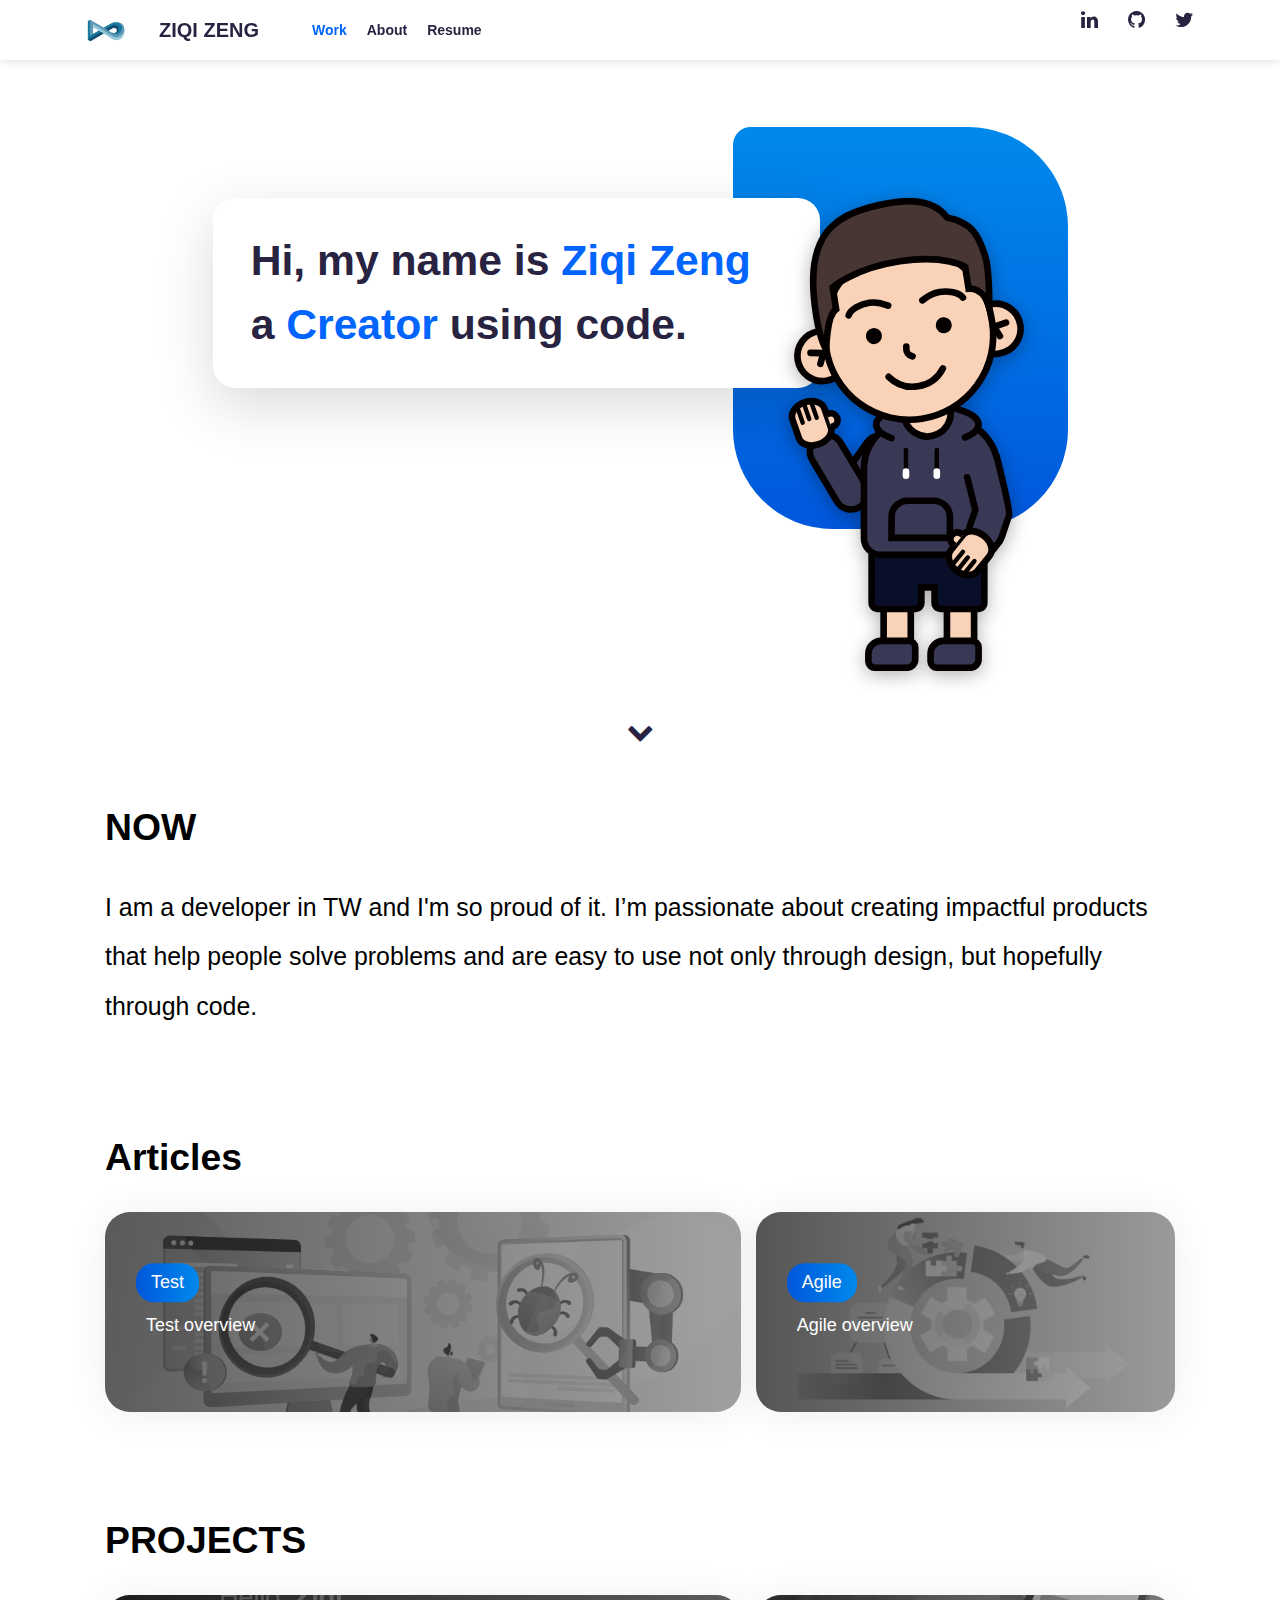
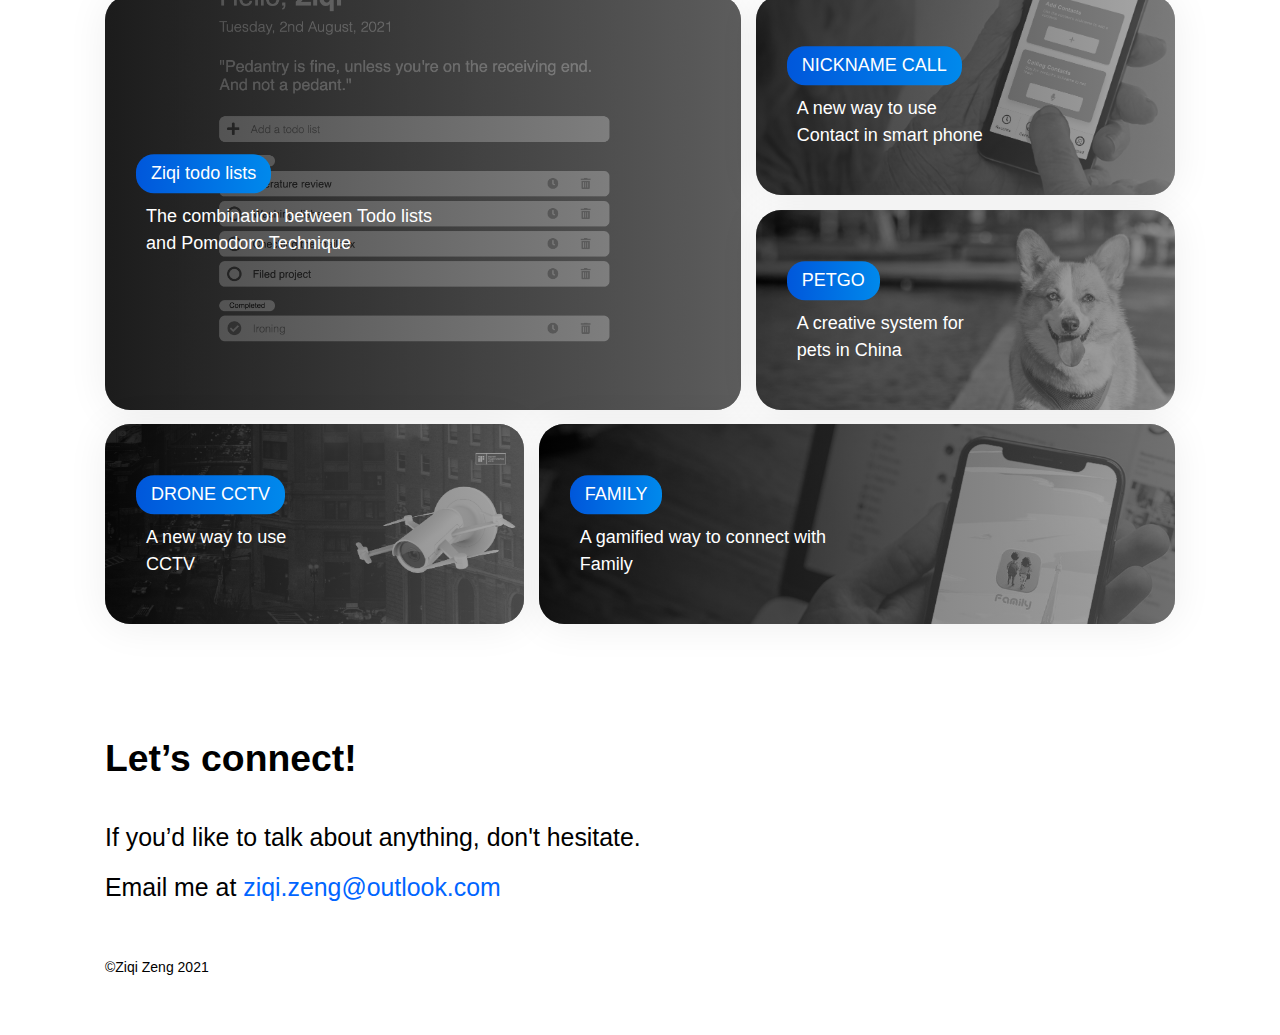
==== commit 739a60c6: "doc: add two articles, agile overview and test overview" ====
--- a/index.html
+++ b/index.html
@@ -6,13 +6,12 @@
     <meta http-equiv="X-UA-Compatible" content="IE=edge">
     <!-- adding user-scalable=0, minimum-scale=1.0, maximum-scale=1.0 to make display or manipulate correctly -->
     <meta name="viewport"
-        content="width=device-width, initial-scale=1.0, user-scalable=0, minimum-scale=1.0, maximum-scale=1.0">
+          content="width=device-width, initial-scale=1.0, user-scalable=0, minimum-scale=1.0, maximum-scale=1.0">
     <!-- tag icon -->
     <link rel="shortcut icon" href="logo.png" type="image/x-icon">
 
     <!-- import normalize.css -->
     <link rel="stylesheet" href="css/normalize.css">
-
 
 
     <!-- change tab name -->
@@ -23,7 +22,7 @@
 
     <!-- required libraries -->
     <!-- for icons -->
-    <link rel="stylesheet" href="https://cdnjs.cloudflare.com/ajax/libs/font-awesome/4.7.0/css/font-awesome.min.css" />
+    <link rel="stylesheet" href="https://cdnjs.cloudflare.com/ajax/libs/font-awesome/4.7.0/css/font-awesome.min.css"/>
     <!-- for animation of elements -->
     <!-- <script src="https://unpkg.com/scrollreveal"></script> -->
     <!-- decide if your elements animate repeatly -->
@@ -42,142 +41,162 @@
 </head>
 
 <body>
-    <!-- nav start -->
-    <nav class="navbar">
-        <a class="nav-logo" href="./index.html"><img width="40" height="40" src="images/logo.png" alt=""><span>Ziqi
+<!-- nav start -->
+<nav class="navbar">
+    <a class="nav-logo" href="./index.html"><img width="40" height="40" src="images/logo.png" alt=""><span>Ziqi
                 Zeng</span>
-        </a>
-        <button href="javascript:;" class="burger">
-            <div class="line1"></div>
-            <div class="line2"></div>
-        </button>
-        <div class="nav-con">
-            <ul class="nav-con-left">
-                <li class="nav-item">
-                    <a class="nav-link nav-current " href="#project">Work</span></a>
-                </li>
-                <li class="nav-item">
-                    <a class="nav-link" href="./about.html">About</a>
-                </li>
-                <li class="nav-item">
-                    <a class="nav-link" href="./documents/Resume.pdf">Resume</a>
-                </li>
-                <!-- <li class="nav-item">
-                    <a class="nav-link" href="#">Etc.</a>
-                </li> -->
-            </ul>
-            <ul class="nav-con-right">
-                <li class="nav-item">
-                    <a class="nav-link" href="https://www.linkedin.com/in/ziqi-zeng-a37843206/"><i
-                            class="fa fa-linkedin"></i></a>
-                </li>
-                <li class="nav-item">
-                    <a class="nav-link" href="https://github.com/zzzziqi"><i class="fa fa-github"></i></a>
-                </li>
-                <li class="nav-item">
-                    <a class="nav-link" href="https://twitter.com/zzzziqi"><i class="fa fa-twitter"></i></a>
-                </li>
-            </ul>
+    </a>
+    <button href="javascript:;" class="burger">
+        <div class="line1"></div>
+        <div class="line2"></div>
+    </button>
+    <div class="nav-con">
+        <ul class="nav-con-left">
+            <li class="nav-item">
+                <a class="nav-link nav-current " href="#project">Work</span></a>
+            </li>
+            <li class="nav-item">
+                <a class="nav-link" href="./about.html">About</a>
+            </li>
+            <li class="nav-item">
+                <a class="nav-link" href="./documents/Resume.pdf">Resume</a>
+            </li>
+            <!-- <li class="nav-item">
+                <a class="nav-link" href="#">Etc.</a>
+            </li> -->
+        </ul>
+        <ul class="nav-con-right">
+            <li class="nav-item">
+                <a class="nav-link" href="https://www.linkedin.com/in/ziqi-zeng-a37843206/"><i
+                        class="fa fa-linkedin"></i></a>
+            </li>
+            <li class="nav-item">
+                <a class="nav-link" href="https://github.com/zzzziqi"><i class="fa fa-github"></i></a>
+            </li>
+            <li class="nav-item">
+                <a class="nav-link" href="https://twitter.com/zzzziqi"><i class="fa fa-twitter"></i></a>
+            </li>
+        </ul>
+    </div>
+
+</nav>
+<!-- nav end -->
+
+<div class="container">
+    <!-- Hero start -->
+    <div class="hero">
+        <div class="bg"></div>
+        <div class="hero-text">
+            <h1>Hi, my name is <span>Ziqi Zeng</span>
+                a <span>Creator</span> using code.</h1>
         </div>
-
-    </nav>
-    <!-- nav end -->
-
-    <div class="container">
-        <!-- Hero start -->
-        <div class="hero">
-            <div class="bg"></div>
-            <div class="hero-text">
-                <h1>Hi, my name is <span>Ziqi Zeng</span>
-                    a <span>Creator</span> using code.</h1>
-            </div>
-            <!-- <img src="images/selfie.svg" alt=""> -->
-            <embed class="hero-image" src="images/selfie.svg"></embed>
-            <!-- <div><img class="hero-image" src="images/selfie.svg" alt=""></div> -->
-            <div class="scroll-down"><a href="#"><i class="fa fa-chevron-down"></i></a></div>
-        </div>
-        <!-- Hero end -->
-
-
-        <!-- Brief start -->
-        <div class="brief">
-            <h4>NOW</h4>
-            <p>I am majoring in Msc User Experience Engineering at Goldsmiths, University of London. I’m
-                passionate about creating impactful products that help people solve problems and are easy to use not
-                only through design, but hopefully through code.</p>
-        </div>
-        <!-- Brief end -->
-
-        <!-- Project start -->
-        <div class="project" id="project">
-            <h4>PROJECTS</h4>
-            <ul class="project-container">
-                <li class="project-item">
-                    <a href="./todolists-oop/index.html">
-                        <h6>Ziqi todo lists</h6>
-                        <h6>The combination between Todo lists and Pomodoro Technique</h6>
-                        <span class="mask"></span>
-                        <img class="gray" src="./images/TodoList.png" alt="">
-                    </a>
-                </li>
-                <li class="project-item">
-                    <a href="./nicknameCall.html">
-                        <h6>NICKNAME CALL</h6>
-                        <h6>A new way to use Contact in smart phone</h6>
-                        <span class="mask"></span>
-                        <img class="gray" src="./images/NicknameCall.jpg" alt="">
-                    </a>
-                </li>
-                <li class="project-item">
-                    <a href="./petGo.html">
-                        <h6>PETGO</h6>
-                        <h6>A creative system for pets in China</h6>
-                        <span class="mask"></span>
-                        <img class="gray" src="./images/PetGo.jpg" alt="">
-                    </a>
-                </li>
-                <li class="project-item">
-                    <a href="./droneCCTV.html">
-                        <h6>DRONE CCTV</h6>
-                        <h6>A new way to use CCTV</h6>
-                        <span class="mask"></span>
-                        <img class="gray" src="./images/DroneCCTV2.jpg" alt="">
-                        <img class="gray drone-base" src="./images/DroneCCTV3.jpg" alt="">
-                        <img class="gray drone" src="./images/DroneCCTV4.png" alt="">
-                    </a>
-                </li>
-                <li class="project-item">
-                    <a href="./family.html">
-                        <h6>FAMILY</h6>
-                        <h6>A gamified way to connect with Family</h6>
-                        <span class="mask"></span>
-                        <img class="gray" src="./images/Family.jpg" alt="">
-                    </a>
-                </li>
-                <!-- <li class="project-item">
-                    <a href="javascript:;">
-                        <h6>SMART RECIPE</h6>
-                        <h6>Coming soooooooon</h6>
-                        <span class="mask"></span>
-                        <img class="gray" src="./images/Smart Recipe.jpg" alt="">
-                    </a>
-                </li> -->
-            </ul>
-        </div>
-        <!-- Project End -->
-        <div class="connect">
-            <h4>Let’s connect!</h4>
-            <p>If you’d like to talk about anything, don't hesitate.<br />
-                Email me at <a href="mailto:ziqi.zeng@outlook.com">ziqi.zeng@outlook.com</a>
-            </p>
-            <a href="#" class="btt"><i class="fa fa-chevron-up">
-                    <p>Back to top</p>
-                </i></a>
-            <small>&copy;Ziqi Zeng 2021</small>
-        </div>
-    </div>
-
-    <script src="js/index.js"></script>
+        <!-- <img src="images/selfie.svg" alt=""> -->
+        <embed class="hero-image" src="images/selfie.svg"></embed>
+        <!-- <div><img class="hero-image" src="images/selfie.svg" alt=""></div> -->
+        <div class="scroll-down"><a href="#"><i class="fa fa-chevron-down"></i></a></div>
+    </div>
+    <!-- Hero end -->
+
+
+    <!-- Brief start -->
+    <div class="brief">
+        <h4>NOW</h4>
+        <p>I am a developer in TW and I'm so proud of it. I’m
+            passionate about creating impactful products that help people solve problems and are easy to use not
+            only through design, but hopefully through code.</p>
+    </div>
+    <!-- Brief end -->
+
+    <!-- Project start -->
+    <div class="project" id="project">
+        <h4>Articles</h4>
+        <ul class="project-container">
+            <li class="project-item" style="height: 200px; width:100%">
+                <a href="./articles/test">
+                    <h6>Test</h6>
+                    <h6>Test overview</h6>
+                    <span class="mask"></span>
+                    <img class="gray" src="./images/test.png" alt="">
+                </a>
+            </li>
+            <li class="project-item" style="height: 200px; width: 100%">
+                <a href="./articles/agile">
+                    <h6>Agile</h6>
+                    <h6>Agile overview</h6>
+                    <span class="mask"></span>
+                    <img class="gray" src="./images/agile.jpeg" alt="">
+                </a>
+            </li>
+        </ul>
+
+        <h4 >PROJECTS</h4>
+        <ul class="project-container">
+            <li class="project-item">
+                <a href="./todolists-oop/index.html">
+                    <h6>Ziqi todo lists</h6>
+                    <h6>The combination between Todo lists and Pomodoro Technique</h6>
+                    <span class="mask"></span>
+                    <img class="gray" src="./images/TodoList.png" alt="">
+                </a>
+            </li>
+            <li class="project-item">
+                <a href="./nicknameCall.html">
+                    <h6>NICKNAME CALL</h6>
+                    <h6>A new way to use Contact in smart phone</h6>
+                    <span class="mask"></span>
+                    <img class="gray" src="./images/NicknameCall.jpg" alt="">
+                </a>
+            </li>
+            <li class="project-item">
+                <a href="./petGo.html">
+                    <h6>PETGO</h6>
+                    <h6>A creative system for pets in China</h6>
+                    <span class="mask"></span>
+                    <img class="gray" src="./images/PetGo.jpg" alt="">
+                </a>
+            </li>
+            <li class="project-item">
+                <a href="./droneCCTV.html">
+                    <h6>DRONE CCTV</h6>
+                    <h6>A new way to use CCTV</h6>
+                    <span class="mask"></span>
+                    <img class="gray" src="./images/DroneCCTV2.jpg" alt="">
+                    <img class="gray drone-base" src="./images/DroneCCTV3.jpg" alt="">
+                    <img class="gray drone" src="./images/DroneCCTV4.png" alt="">
+                </a>
+            </li>
+            <li class="project-item">
+                <a href="./family.html">
+                    <h6>FAMILY</h6>
+                    <h6>A gamified way to connect with Family</h6>
+                    <span class="mask"></span>
+                    <img class="gray" src="./images/Family.jpg" alt="">
+                </a>
+            </li>
+            <!-- <li class="project-item">
+                <a href="javascript:;">
+                    <h6>SMART RECIPE</h6>
+                    <h6>Coming soooooooon</h6>
+                    <span class="mask"></span>
+                    <img class="gray" src="./images/Smart Recipe.jpg" alt="">
+                </a>
+            </li> -->
+        </ul>
+    </div>
+    <!-- Project End -->
+    <div class="connect">
+        <h4>Let’s connect!</h4>
+        <p>If you’d like to talk about anything, don't hesitate.<br/>
+            Email me at <a href="mailto:ziqi.zeng@outlook.com">ziqi.zeng@outlook.com</a>
+        </p>
+        <a href="#" class="btt"><i class="fa fa-chevron-up">
+            <p>Back to top</p>
+        </i></a>
+        <small>&copy;Ziqi Zeng 2021</small>
+    </div>
+</div>
+
+<script src="js/index.js"></script>
 </body>
 
 </html>--- a/css/index.css
+++ b/css/index.css
@@ -326,12 +326,13 @@
   line-height: 1.5;
   margin-bottom: 0.208333rem;
 }
-.project-container {
+.project-container,.article-container {
+  margin-bottom: 8vh;
   display: grid;
   grid-template-columns: repeat(5, 1fr);
   gap: 0.111111rem;
 }
-.project-container .project-item {
+.project-container .project-item,.article-container .article-item {
   position: relative;
   overflow: hidden;
   /* background: pink; */
@@ -342,7 +343,7 @@
   transition: box-shadow 0.3s ease-out, transform 0.3s ease-out;
   /* opacity 0.2s ease-out; */
 }
-.project-container .project-item:hover {
+.project-container .project-item:hover,.article-container .article-item:hover  {
   box-shadow: 0px 4px 10px rgba(0, 0, 0, 0.3);
   transform: translate(0, -4px);
 }
@@ -361,7 +362,7 @@
 .project-container .project-item:nth-child(5) {
   grid-column: span 3;
 }
-.project-item a {
+.project-item a, .article-item a {
   display: block;
   width: 100%;
   height: 100%;
@@ -370,10 +371,10 @@
 /* setting the effect of hovering, it is easier than using JS */
 
 .project-item a .mask,
-.project-item a img {
+.project-item a img, .article-item a .mask, .article-item a img {
   transition: all 0.5s ease;
 }
-.project-item a h6 {
+.project-item a h6, .article-item a h6 {
   line-height: 150%;
   z-index: 999;
 }
@@ -384,7 +385,7 @@
   filter: none;
 }
 
-.project-item .mask {
+.project-item .mask, .article-item .mask {
   display: block;
   width: 100%;
   height: 100%;
@@ -395,7 +396,7 @@
   );
 }
 
-.project-item img {
+.project-item img, .article-item img {
   position: absolute;
   top: 0;
   right: 0;
@@ -442,7 +443,7 @@
   } */
 }
 
-.project-item a h6 {
+.project-item a h6, .article-item a h6 {
   margin-left: 0.243056rem;
   margin-right: 0.243056rem;
 }
@@ -677,6 +678,7 @@
     display: flex;
     flex-direction: column;
     gap: 0.2rem;
+    margin-bottom: 100px;
   }
   .project-container .project-item:nth-child(n) {
     height: 400px;
@@ -765,11 +767,11 @@
     height: 100%;
     object-fit: cover;
   }
-  .project-item:last-child img {
+  .project-item:last-child img{
     width: 100%;
     height: auto;
   }
-  .project-item a h6 {
+  .project-item a h6, .article-item a h6 {
     font-size: 16px;
   }
 }
